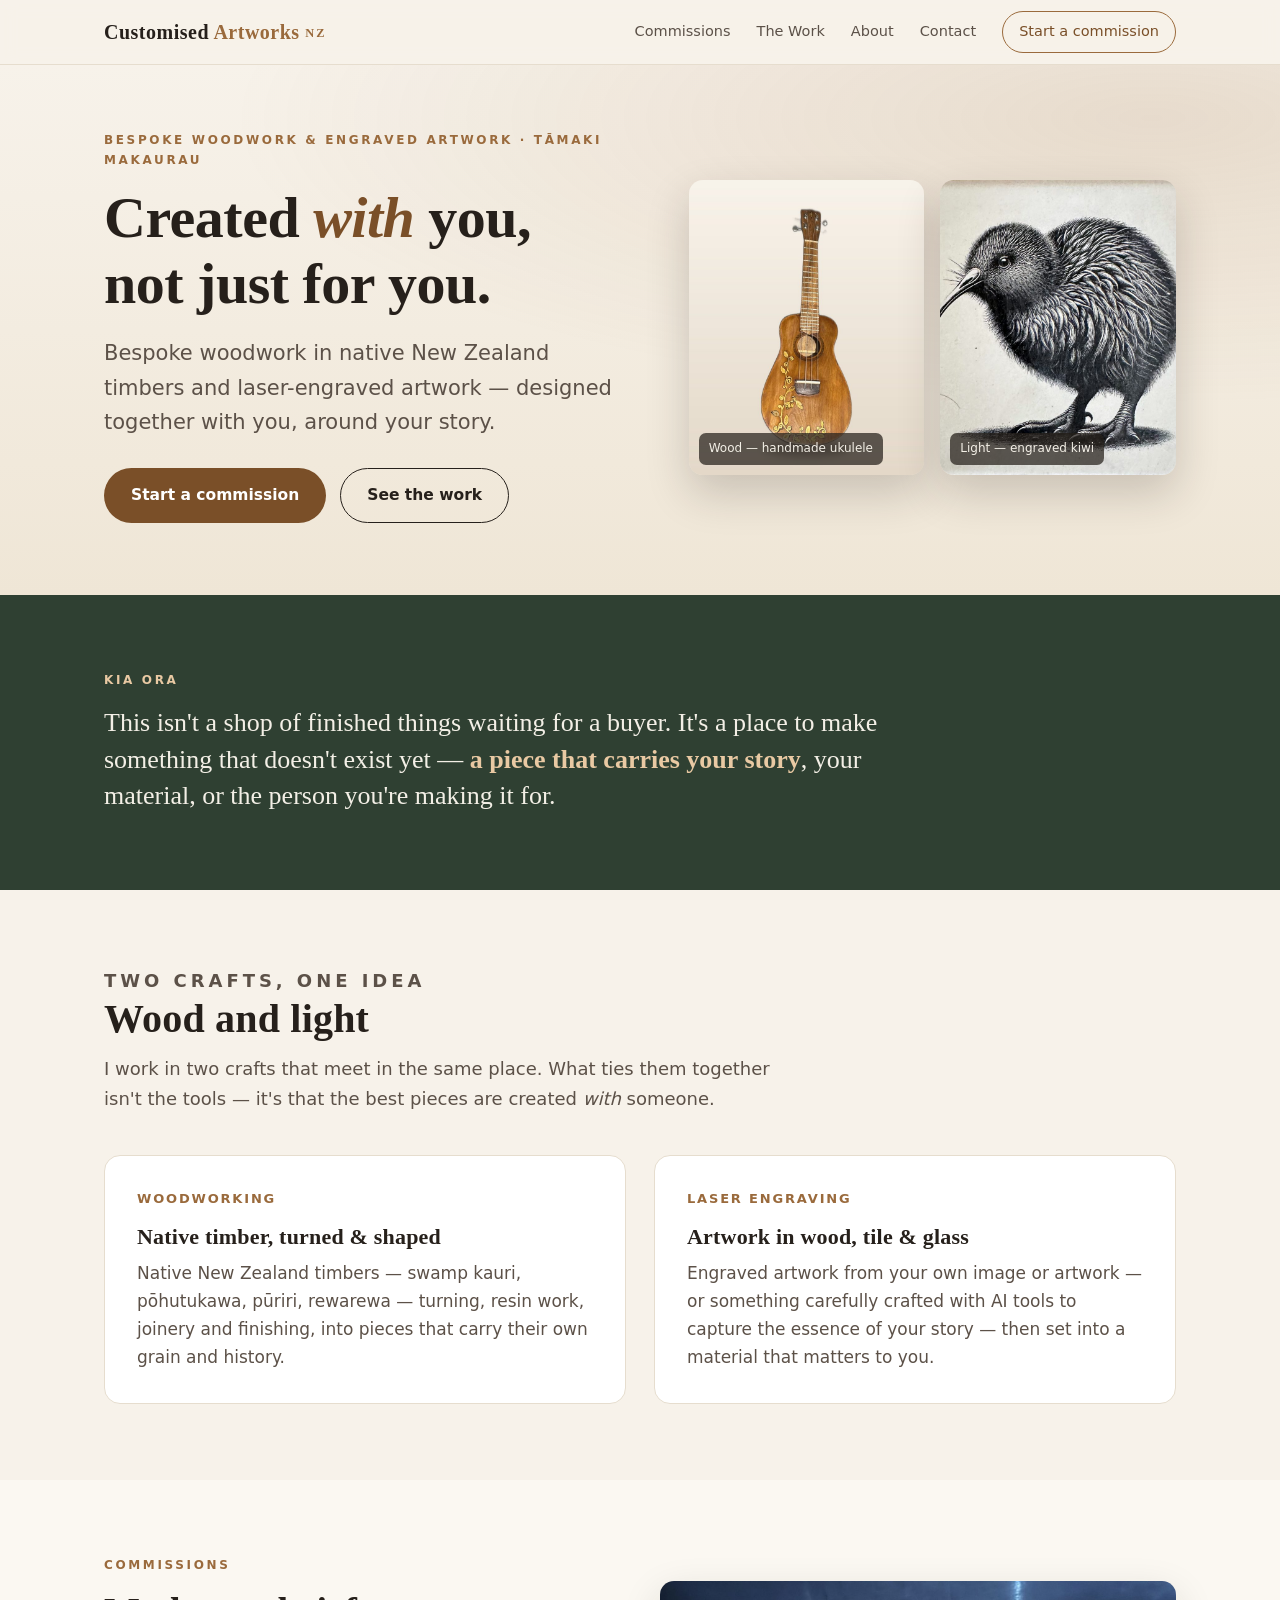
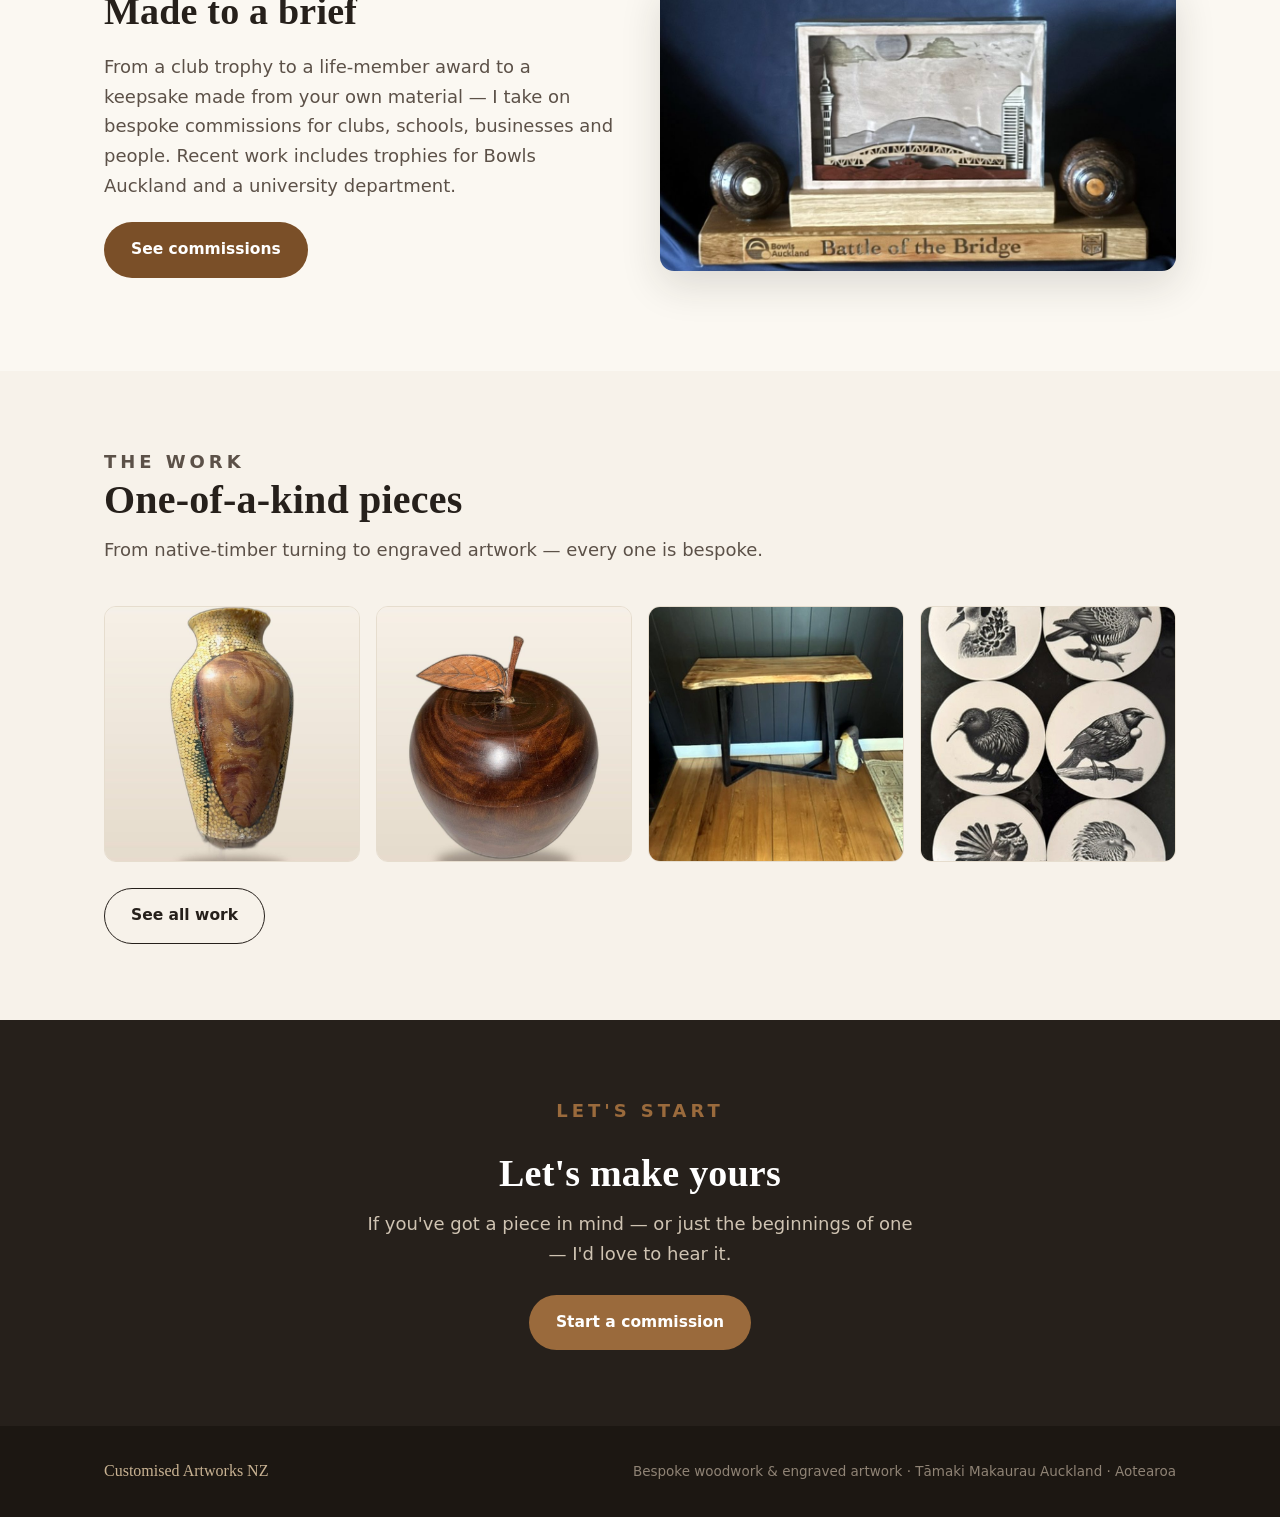
==== index.html @ 091c3ef6 "Initial commit: Customised Artworks static site" ====
<!DOCTYPE html>
<html lang="en"><head><meta charset="UTF-8"><meta name="viewport" content="width=device-width, initial-scale=1.0">
<title>Customised Artworks NZ &mdash; bespoke woodwork &amp; engraved artwork</title><meta name="description" content="Bespoke woodwork in native New Zealand timbers and laser-engraved artwork, designed with you. Tāmaki Makaurau Auckland.">
<link rel="stylesheet" href="assets/style.css"></head><body>
<header><div class="wrap nav">
  <a href="index.html" class="brand">Customised <span>Artworks</span> <small>NZ</small></a>
  <button class="burger" aria-label="Menu" onclick="document.getElementById('nav').classList.toggle('open')">&#9776;</button>
  <nav class="navlinks" id="nav">
    <a href="commissions.html">Commissions</a>
    <a href="work.html">The Work</a>
    <a href="about.html">About</a>
    <a href="contact.html">Contact</a>
    <a href="contact.html" class="navcta">Start a commission</a>
  </nav>
</div></header>
<main>
<section class="hero"><div class="wrap"><div class="hero-grid">
  <div>
    <p class="eyebrow">Bespoke woodwork &amp; engraved artwork &middot; Tāmaki Makaurau</p>
    <h1>Created <em>with</em> you,<br>not just for you.</h1>
    <p class="lede">Bespoke woodwork in native New Zealand timbers and laser-engraved artwork &mdash; designed together with you, around your story.</p>
    <div class="btns"><a href="commissions.html" class="btn btn-primary">Start a commission</a><a href="work.html" class="btn btn-ghost">See the work</a></div>
  </div>
  <div class="hero-duo">
    <figure class="hcard"><img src="assets/images/uke.jpg" alt="Handmade ukulele in native and exotic timbers"><figcaption>Wood &mdash; handmade ukulele</figcaption></figure>
    <figure class="hcard"><img src="assets/images/kiwi.jpg" alt="Engraved kiwi artwork"><figcaption>Light &mdash; engraved kiwi</figcaption></figure>
  </div>
</div></div></section>

<section class="band"><div class="wrap">
  <p class="eyebrow">Kia ora</p>
  <p class="lede">This isn't a shop of finished things waiting for a buyer. It's a place to make something that doesn't exist yet &mdash; <strong>a piece that carries your story</strong>, your material, or the person you're making it for.</p>
</div></section>

<section><div class="wrap">
  <div class="section-head"><p class="eyebrow">Two crafts, one idea</p><h2>Wood and light</h2>
    <p>I work in two crafts that meet in the same place. What ties them together isn't the tools &mdash; it's that the best pieces are created <em>with</em> someone.</p></div>
  <div class="crafts">
    <div class="craft"><div class="k">Woodworking</div><h3>Native timber, turned &amp; shaped</h3><p>Native New Zealand timbers &mdash; swamp kauri, pōhutukawa, pūriri, rewarewa &mdash; turning, resin work, joinery and finishing, into pieces that carry their own grain and history.</p></div>
    <div class="craft"><div class="k">Laser engraving</div><h3>Artwork in wood, tile &amp; glass</h3><p>Engraved artwork from your own image or artwork &mdash; or something carefully crafted with AI tools to capture the essence of your story &mdash; then set into a material that matters to you.</p></div>
  </div>
</div></section>

<section class="alt"><div class="wrap"><div class="feature">
  <div><p class="eyebrow">Commissions</p><h2 style="font-size:clamp(26px,4vw,38px);margin:0 0 14px;">Made to a brief</h2>
    <p style="color:var(--ink-soft);font-size:18px;">From a club trophy to a life-member award to a keepsake made from your own material &mdash; I take on bespoke commissions for clubs, schools, businesses and people. Recent work includes trophies for Bowls Auckland and a university department.</p>
    <p style="margin-top:22px;"><a href="commissions.html" class="btn btn-primary">See commissions</a></p></div>
  <div><img src="assets/images/trophy-bowls.jpg" alt="Battle of the Bridge trophy for Bowls Auckland"></div>
</div></div></section>

<section><div class="wrap">
  <div class="section-head"><p class="eyebrow">The Work</p><h2>One-of-a-kind pieces</h2>
    <p>From native-timber turning to engraved artwork &mdash; every one is bespoke.</p></div>
  <div class="teaser-thumbs">
    <img src="assets/images/skewer-vase.jpg" alt="Bamboo-skewer vase"><img src="assets/images/apple.jpg" alt="Turned apple"><img src="assets/images/kauri-console.jpg" alt="Kauri console"><img src="assets/images/bird-collection.jpg" alt="Native bird collection">
  </div>
  <a href="work.html" class="btn btn-ghost">See all work</a>
</div></section>

<section class="cta-band"><div class="wrap">
  <p class="eyebrow" style="color:var(--timber)">Let's start</p>
  <h2>Let's make yours</h2>
  <p>If you've got a piece in mind &mdash; or just the beginnings of one &mdash; I'd love to hear it.</p>
  <a href="contact.html" class="btn btn-primary">Start a commission</a>
</div></section>
</main>
<footer><div class="wrap"><span class="fbrand">Customised Artworks NZ</span>
<span>Bespoke woodwork &amp; engraved artwork &middot; Tāmaki Makaurau Auckland &middot; Aotearoa</span></div></footer>
<script>document.querySelectorAll('.navlinks a').forEach(a=>a.addEventListener('click',()=>document.getElementById('nav').classList.remove('open')));</script>
</body></html>
---- assets/style.css ----
:root{--cream:#f7f2ea;--paper:#fbf8f2;--ink:#26201b;--ink-soft:#5c5148;--timber:#9a6a3c;
--timber-deep:#7a4f28;--bush:#2f4032;--line:#e6ddce;
--serif:"Iowan Old Style","Palatino Linotype",Palatino,Georgia,"Times New Roman",serif;
--sans:system-ui,-apple-system,"Segoe UI",Roboto,Helvetica,Arial,sans-serif;}
*{box-sizing:border-box;}html{scroll-behavior:smooth;}
body{margin:0;font-family:var(--sans);color:var(--ink);background:var(--cream);line-height:1.65;font-size:17px;-webkit-font-smoothing:antialiased;}
h1,h2,h3{font-family:var(--serif);font-weight:600;line-height:1.15;letter-spacing:.2px;}
a{color:var(--timber-deep);text-decoration:none;}a:hover{text-decoration:underline;}
.wrap{max-width:1120px;margin:0 auto;padding:0 24px;}
.eyebrow{text-transform:uppercase;letter-spacing:.22em;font-size:12px;font-weight:600;color:var(--timber);margin:0 0 14px;}
header{position:sticky;top:0;z-index:50;background:rgba(247,242,234,.92);backdrop-filter:saturate(140%) blur(8px);border-bottom:1px solid var(--line);}
.nav{display:flex;align-items:center;justify-content:space-between;height:64px;}
.brand{font-family:var(--serif);font-size:20px;font-weight:600;letter-spacing:.5px;color:var(--ink);}
.brand span{color:var(--timber);}.brand small{font-size:.62em;letter-spacing:.18em;color:var(--timber);font-weight:700;vertical-align:2px;}
.navlinks{display:flex;gap:26px;align-items:center;}
.navlinks a{font-size:14.5px;color:var(--ink-soft);font-weight:500;}
.navlinks a:hover{color:var(--ink);text-decoration:none;}.navlinks a.active{color:var(--timber-deep);border-bottom:2px solid var(--timber);}
.navcta{border:1px solid var(--timber);color:var(--timber-deep)!important;padding:8px 16px;border-radius:999px;font-weight:600;}
.navcta:hover{background:var(--timber);color:#fff!important;text-decoration:none;}
.navcta.active{border-bottom:1px solid var(--timber);}
.burger{display:none;background:none;border:0;font-size:24px;cursor:pointer;color:var(--ink);}
.btn{display:inline-block;padding:14px 26px;border-radius:999px;font-weight:600;font-size:15.5px;border:1px solid transparent;cursor:pointer;transition:.15s;}
.btn-primary{background:var(--timber-deep);color:#fff;}.btn-primary:hover{background:var(--bush);text-decoration:none;color:#fff;}
.btn-ghost{border-color:var(--ink);color:var(--ink);}.btn-ghost:hover{background:var(--ink);color:var(--cream);text-decoration:none;}
.btns{display:flex;gap:14px;flex-wrap:wrap;}
section{padding:76px 0;}
.section-head{max-width:680px;margin:0 0 42px;}
.section-head h2{font-size:clamp(28px,4vw,40px);margin:0 0 12px;}.section-head p{font-size:18px;color:var(--ink-soft);margin:0;}
.hero{background:radial-gradient(120% 90% at 90% 10%,rgba(154,106,60,.16),transparent 60%),linear-gradient(180deg,#f7f2ea,#efe6d6);padding:66px 0 72px;}
.hero-grid{display:grid;grid-template-columns:1.05fr .95fr;gap:46px;align-items:center;}
.hero h1{font-size:clamp(34px,5vw,58px);margin:0 0 18px;letter-spacing:-.5px;}.hero h1 em{font-style:italic;color:var(--timber-deep);}
.hero p.lede{font-size:clamp(17px,2.2vw,21px);color:var(--ink-soft);max-width:520px;margin:0 0 28px;}
.hero-duo{display:grid;grid-template-columns:1fr 1fr;gap:16px;}
.hcard{margin:0;position:relative;}.hcard img{width:100%;aspect-ratio:4/5;object-fit:cover;border-radius:14px;box-shadow:0 18px 44px rgba(38,32,27,.20);display:block;}
.hcard figcaption{position:absolute;left:10px;bottom:10px;background:rgba(38,32,27,.72);color:#f3efe6;font-size:12px;padding:6px 10px;border-radius:7px;}
.page-hero{background:linear-gradient(180deg,#f7f2ea,#efe6d6);padding:56px 0 44px;border-bottom:1px solid var(--line);}
.page-hero h1{font-size:clamp(32px,5vw,48px);margin:0 0 10px;}.page-hero p{font-size:19px;color:var(--ink-soft);margin:0;max-width:660px;}
.band{background:var(--bush);color:#f3efe6;}.band .eyebrow{color:#e9c9a3;}
.band .lede{font-size:clamp(20px,2.6vw,26px);font-family:var(--serif);line-height:1.4;max-width:780px;margin:0;color:#f3efe6;}
.band .lede strong{color:#e9c9a3;font-weight:600;}
.alt{background:var(--paper);}
.crafts{display:grid;grid-template-columns:1fr 1fr;gap:28px;}
.craft{background:#fff;border:1px solid var(--line);border-radius:16px;padding:32px;}
.craft .k{font-size:13px;color:var(--timber);text-transform:uppercase;letter-spacing:.14em;font-weight:600;margin-bottom:14px;}
.craft h3{font-size:22px;margin:0 0 10px;}.craft p{margin:0;color:var(--ink-soft);}
.grid{display:grid;grid-template-columns:repeat(3,1fr);gap:20px;}
.tile{margin:0;border-radius:14px;overflow:hidden;background:#fff;border:1px solid var(--line);box-shadow:0 6px 18px rgba(38,32,27,.06);}
.tile img{width:100%;aspect-ratio:4/5;object-fit:cover;display:block;}
.tile figcaption{padding:12px 14px;font-size:14px;font-weight:600;color:var(--ink);}
.group{margin:0 0 46px;}.group-title{font-family:var(--serif);font-size:25px;margin:0 0 4px;}
.group-sub{margin:0 0 20px;color:var(--ink-soft);font-size:15px;}
.trophy{margin:0 0 40px;border-radius:16px;overflow:hidden;border:1px solid var(--line);box-shadow:0 16px 44px rgba(38,32,27,.16);background:#fff;}
.trophy img{width:100%;display:block;}.trophy figcaption{padding:14px 18px;font-size:15px;color:var(--ink-soft);}
.trophy.narrow{max-width:470px;margin-left:auto;margin-right:auto;}
.steps{display:grid;grid-template-columns:repeat(4,1fr);gap:18px;}
.step{background:#fff;border:1px solid var(--line);border-radius:14px;padding:26px 22px;}
.step .n{font-family:var(--serif);font-size:34px;color:var(--timber);line-height:1;margin-bottom:12px;}
.step h3{font-size:18px;margin:0 0 8px;}.step p{margin:0;font-size:15px;color:var(--ink-soft);}
.cultural{margin-top:40px;background:var(--paper);border-left:3px solid var(--bush);padding:22px 26px;border-radius:0 12px 12px 0;max-width:760px;}
.cultural h3{font-size:19px;margin:0 0 8px;}.cultural p{margin:0;color:var(--ink-soft);}
.about-grid{display:grid;grid-template-columns:1.3fr .9fr;gap:48px;align-items:start;}
.about-copy p{margin:0 0 18px;}.about-copy p:first-child{font-size:19px;}
.whakatauki{background:var(--bush);color:#f3efe6;border-radius:16px;padding:34px 30px;}
.whakatauki .txt{font-family:var(--serif);font-style:italic;font-size:21px;line-height:1.5;color:#fff;margin:0 0 16px;}
.whakatauki .tr{font-size:15px;color:#d9cbb6;margin:0 0 14px;}.whakatauki .by{font-size:13px;color:#b9a888;margin:0;}
.story{margin:44px 0 0;border-radius:16px;overflow:hidden;border:1px solid var(--line);box-shadow:0 16px 44px rgba(38,32,27,.14);background:#fff;}
.story img{width:100%;display:block;}.story figcaption{padding:16px 20px;font-size:15.5px;color:var(--ink-soft);line-height:1.6;}
.feature{display:grid;grid-template-columns:1fr 1fr;gap:40px;align-items:center;}
.feature img{width:100%;border-radius:14px;box-shadow:0 14px 40px rgba(38,32,27,.14);display:block;}
.teaser-thumbs{display:grid;grid-template-columns:repeat(4,1fr);gap:16px;margin-bottom:26px;}
.teaser-thumbs img{width:100%;aspect-ratio:1/1;object-fit:cover;border-radius:12px;border:1px solid var(--line);}
.cta-band{background:var(--ink);color:#efe7da;text-align:center;}
.cta-band h2{color:#fff;font-size:clamp(26px,4vw,38px);margin:0 0 14px;}
.cta-band p{font-size:18px;color:#cfc3b2;max-width:560px;margin:0 auto 26px;}
.cta-band .btn-primary{background:var(--timber);}.cta-band .contact-lines{font-family:var(--serif);font-size:clamp(19px,3vw,25px);margin:24px 0 0;}
.cta-band .contact-lines a{color:#e9c9a3;}.signoff{margin-top:34px;font-family:var(--serif);font-style:italic;font-size:19px;color:#cfc3b2;}
footer{background:#1c1712;color:#8f8375;padding:32px 0;font-size:13.5px;}
footer .wrap{display:flex;justify-content:space-between;flex-wrap:wrap;gap:12px;align-items:center;}
footer .fbrand{font-family:var(--serif);color:#c9b393;font-size:16px;}footer a{color:#a99;}
@media(max-width:860px){
.navlinks{position:fixed;inset:64px 0 auto 0;background:var(--cream);flex-direction:column;gap:0;border-bottom:1px solid var(--line);padding:8px 0;display:none;}
.navlinks.open{display:flex;}.navlinks a{padding:14px 24px;width:100%;}.navcta{margin:10px 24px;text-align:center;}
.burger{display:block;}
.hero-grid,.crafts,.about-grid,.feature{grid-template-columns:1fr;}.hero-duo{order:-1;}
.grid,.steps{grid-template-columns:1fr 1fr;}.teaser-thumbs{grid-template-columns:repeat(4,1fr);}}
@media(max-width:520px){.grid,.steps,.teaser-thumbs{grid-template-columns:1fr 1fr;}}
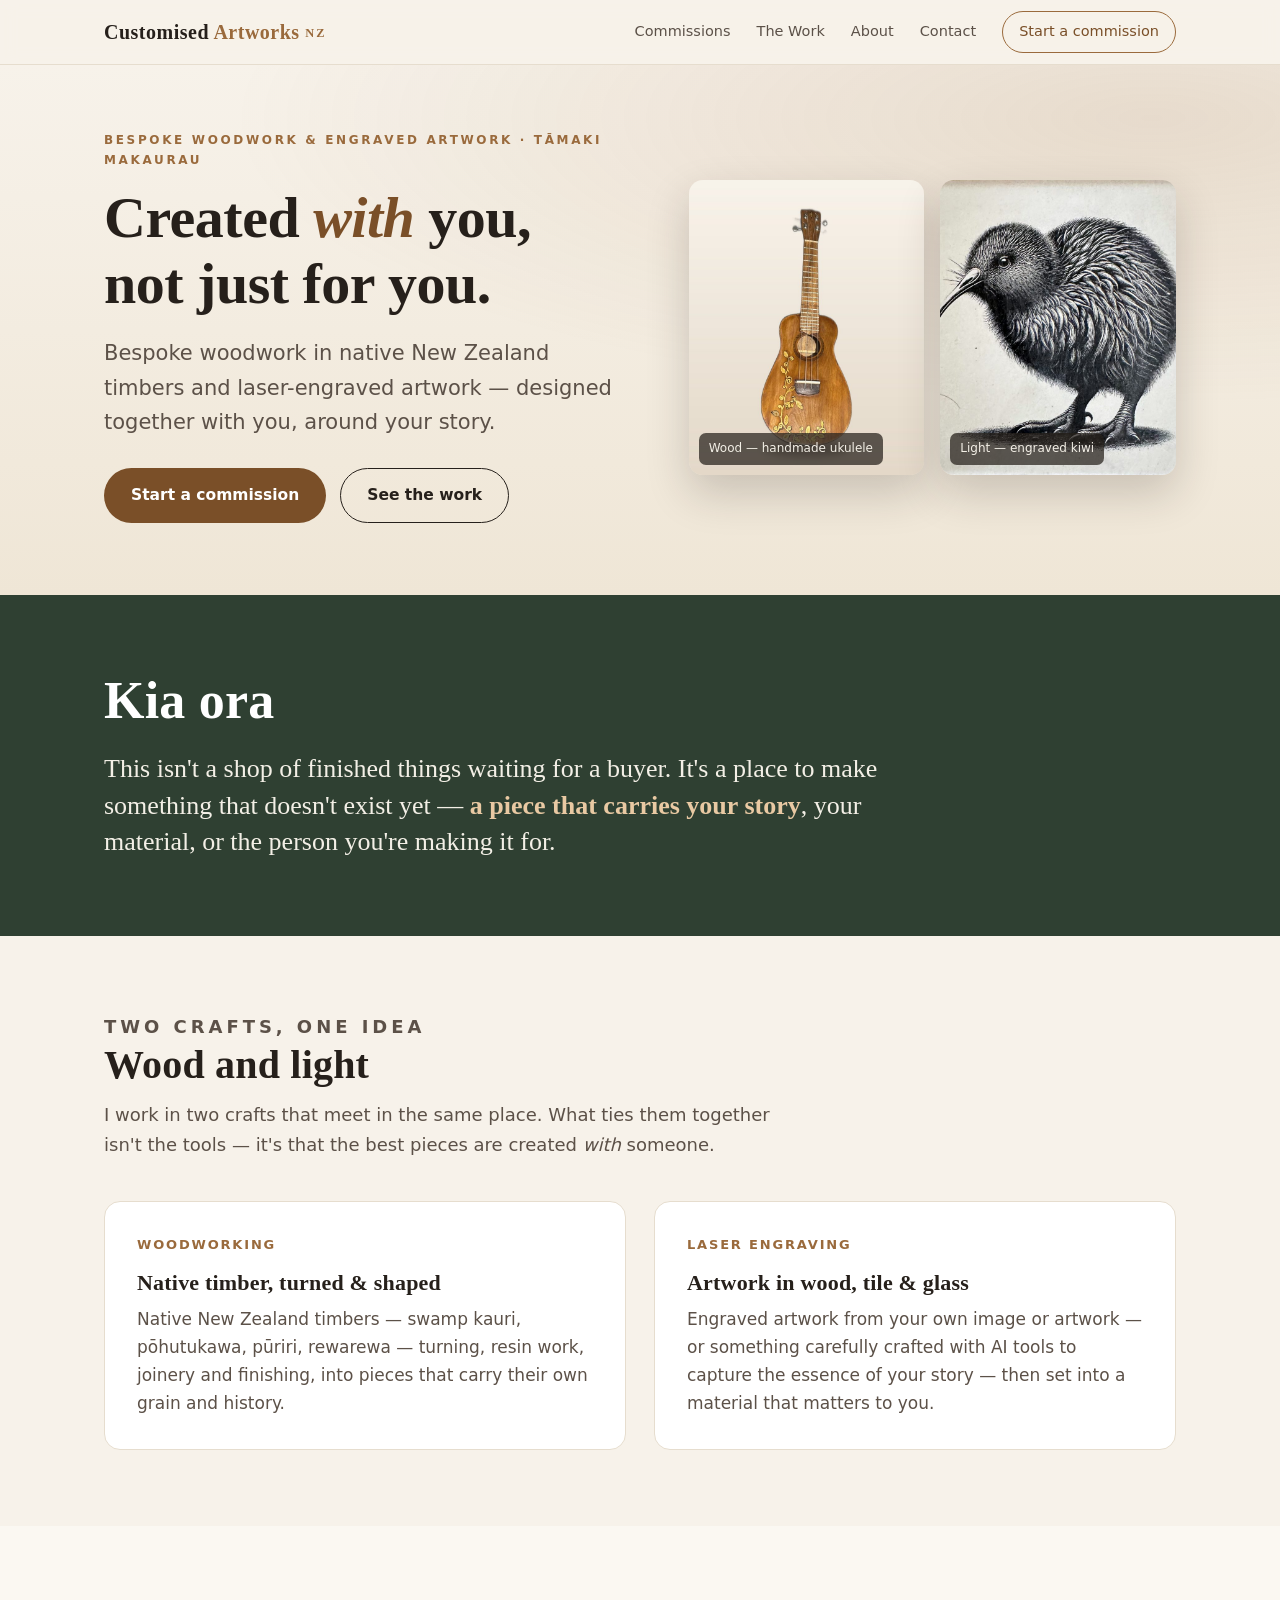
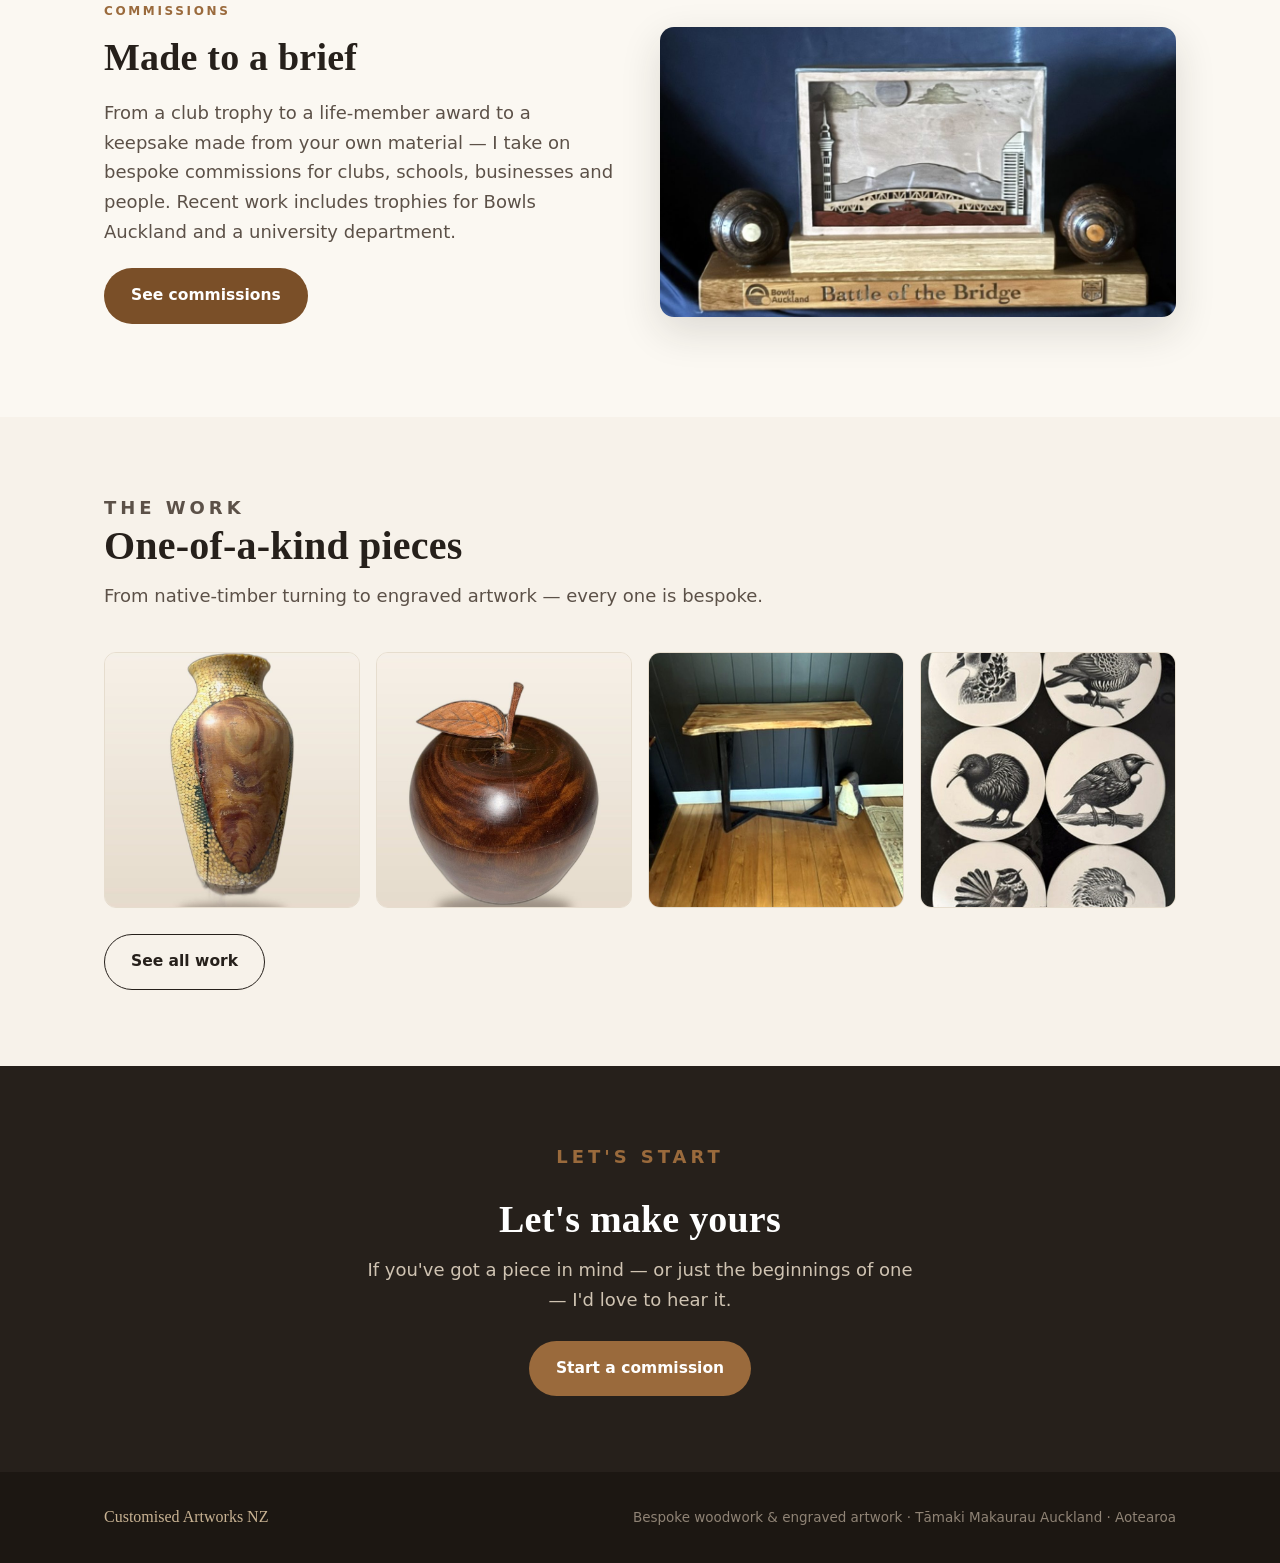
==== commit 7ae10b91: "Make Kia ora the panel headline" ====
--- a/index.html
+++ b/index.html
@@ -28,7 +28,7 @@
 </div></div></section>
 
 <section class="band"><div class="wrap">
-  <p class="eyebrow">Kia ora</p>
+  <h2 class="band-title">Kia ora</h2>
   <p class="lede">This isn't a shop of finished things waiting for a buyer. It's a place to make something that doesn't exist yet &mdash; <strong>a piece that carries your story</strong>, your material, or the person you're making it for.</p>
 </div></section>
 
--- a/assets/style.css
+++ b/assets/style.css
@@ -37,6 +37,7 @@
 .page-hero{background:linear-gradient(180deg,#f7f2ea,#efe6d6);padding:56px 0 44px;border-bottom:1px solid var(--line);}
 .page-hero h1{font-size:clamp(32px,5vw,48px);margin:0 0 10px;}.page-hero p{font-size:19px;color:var(--ink-soft);margin:0;max-width:660px;}
 .band{background:var(--bush);color:#f3efe6;}.band .eyebrow{color:#e9c9a3;}
+.band .band-title{font-size:clamp(34px,5.2vw,52px);color:#fff;margin:0 0 20px;letter-spacing:.2px;}
 .band .lede{font-size:clamp(20px,2.6vw,26px);font-family:var(--serif);line-height:1.4;max-width:780px;margin:0;color:#f3efe6;}
 .band .lede strong{color:#e9c9a3;font-weight:600;}
 .alt{background:var(--paper);}
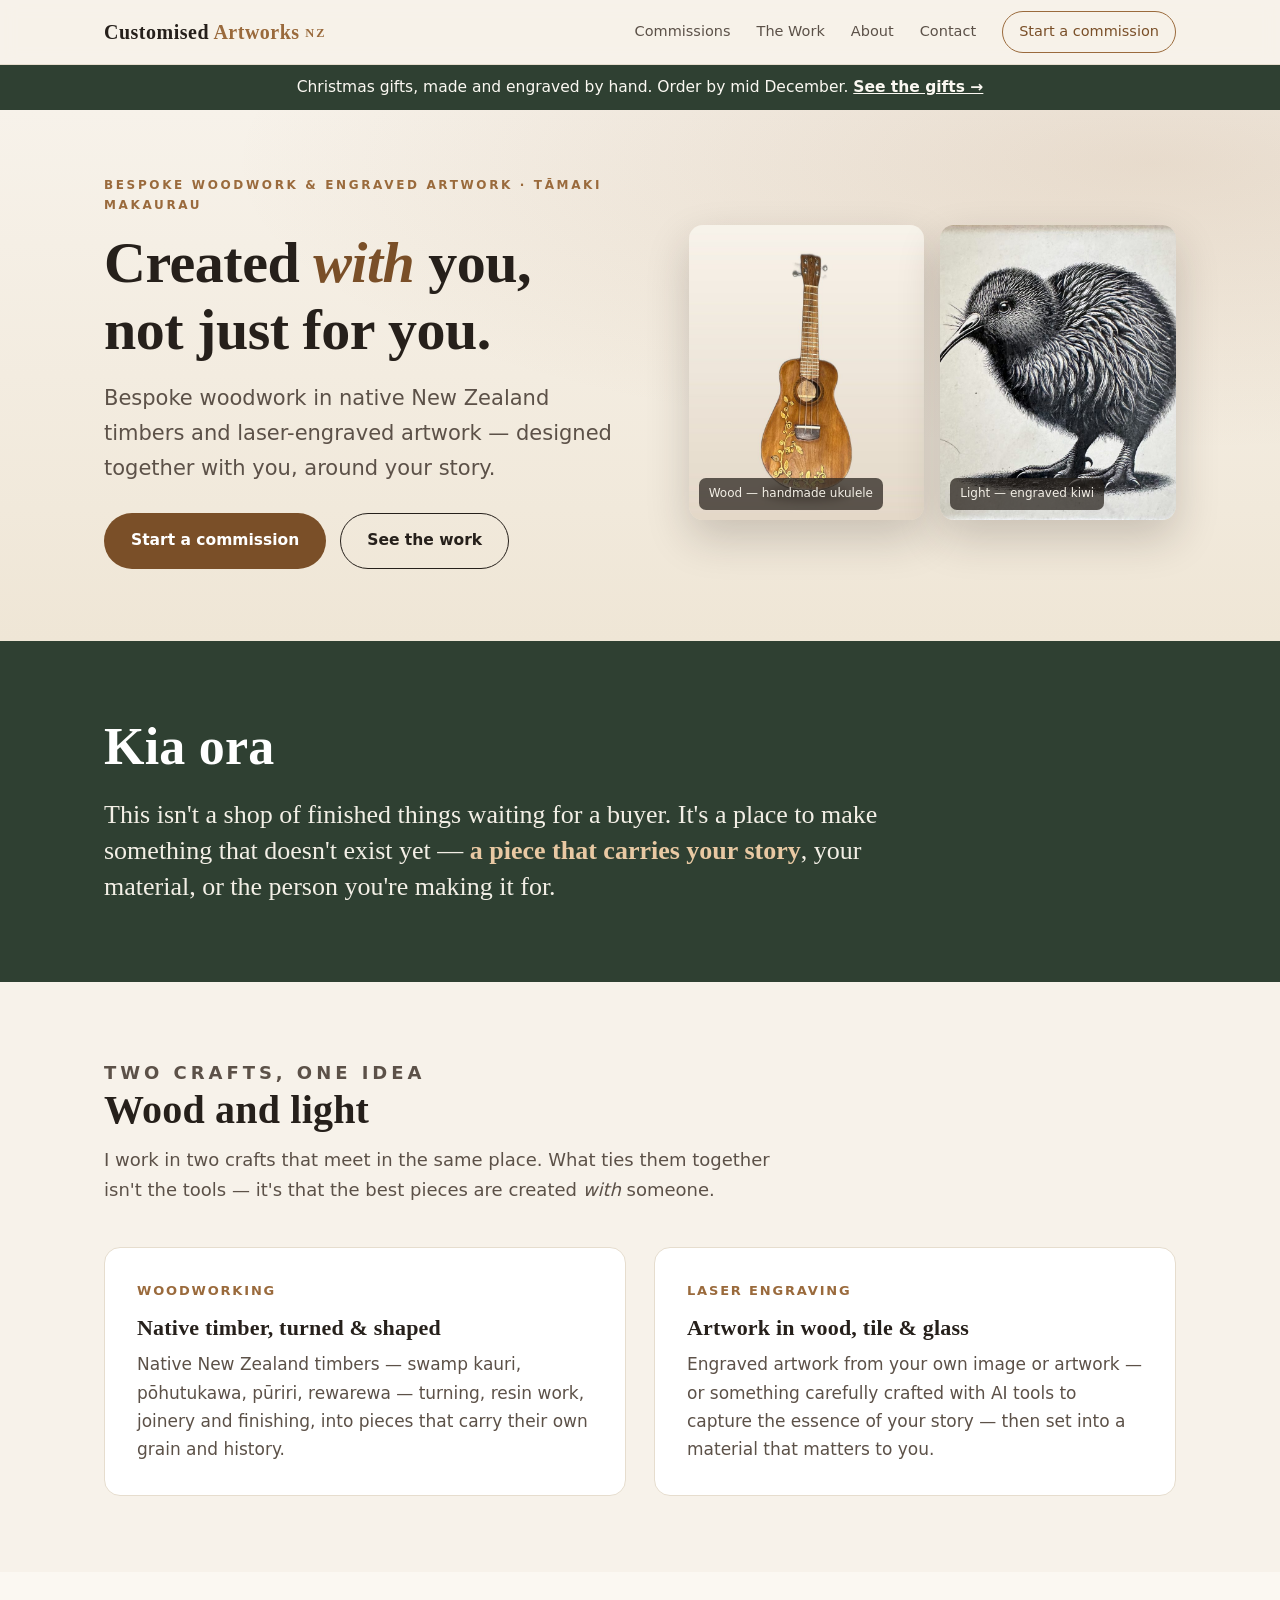
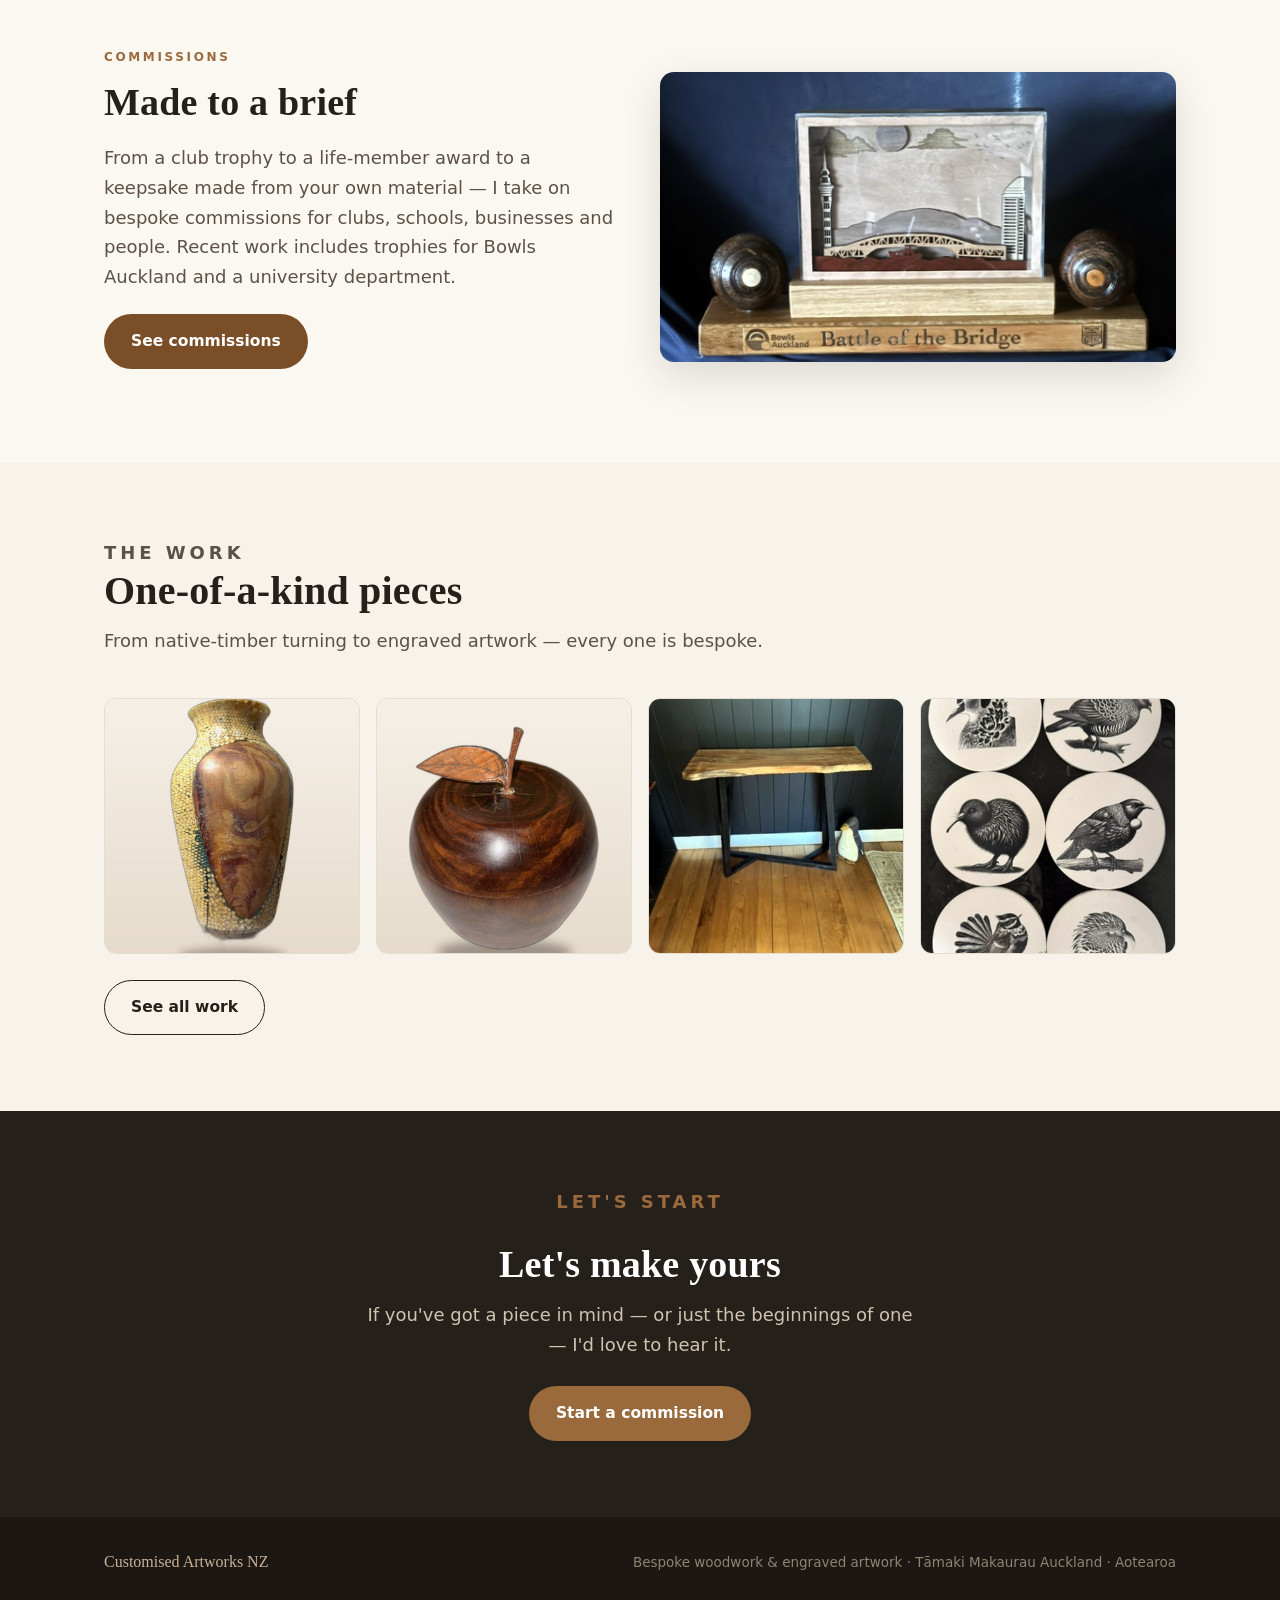
==== commit 7b849c0e: "Christmas banner" ====
--- a/index.html
+++ b/index.html
@@ -1,7 +1,7 @@
 <!DOCTYPE html>
 <html lang="en"><head><meta charset="UTF-8"><meta name="viewport" content="width=device-width, initial-scale=1.0">
 <title>Customised Artworks NZ &mdash; bespoke woodwork &amp; engraved artwork</title><meta name="description" content="Bespoke woodwork in native New Zealand timbers and laser-engraved artwork, designed with you. Tāmaki Makaurau Auckland.">
-<link rel="stylesheet" href="assets/style.css"></head><body>
+<link rel="stylesheet" href="assets/style.css"><link rel="apple-touch-icon" sizes="180x180" href="apple-touch-icon.png"><link rel="icon" type="image/png" sizes="32x32" href="favicon-32.png"><link rel="icon" type="image/png" sizes="16x16" href="favicon-16.png"><link rel="manifest" href="site.webmanifest"></head><body>
 <header><div class="wrap nav">
   <a href="index.html" class="brand">Customised <span>Artworks</span> <small>NZ</small></a>
   <button class="burger" aria-label="Menu" onclick="document.getElementById('nav').classList.toggle('open')">&#9776;</button>
@@ -14,6 +14,9 @@
   </nav>
 </div></header>
 <main>
+<!-- CHRISTMAS 2026 BANNER: remove in January, everything between the two markers -->
+<div style="background:var(--bush);color:#fbf8f2;text-align:center;padding:11px 20px;font-size:15.5px;line-height:1.5;">Christmas gifts, made and engraved by hand. Order by mid December. <a href="work.html#gifts" style="color:#fbf8f2;font-weight:600;text-decoration:underline;">See the gifts &rarr;</a></div>
+<!-- /CHRISTMAS 2026 BANNER -->
 <section class="hero"><div class="wrap"><div class="hero-grid">
   <div>
     <p class="eyebrow">Bespoke woodwork &amp; engraved artwork &middot; Tāmaki Makaurau</p>
--- a/assets/style.css
+++ b/assets/style.css
@@ -48,6 +48,7 @@
 .grid{display:grid;grid-template-columns:repeat(3,1fr);gap:20px;}
 .tile{margin:0;border-radius:14px;overflow:hidden;background:#fff;border:1px solid var(--line);box-shadow:0 6px 18px rgba(38,32,27,.06);}
 .tile img{width:100%;aspect-ratio:4/5;object-fit:cover;display:block;}
+.tile.whole img{object-fit:contain;background:#12151d;}
 .tile figcaption{padding:12px 14px;font-size:14px;font-weight:600;color:var(--ink);}
 .group{margin:0 0 46px;}.group-title{font-family:var(--serif);font-size:25px;margin:0 0 4px;}
 .group-sub{margin:0 0 20px;color:var(--ink-soft);font-size:15px;}
@@ -86,3 +87,16 @@
 .hero-grid,.crafts,.about-grid,.feature{grid-template-columns:1fr;}.hero-duo{order:-1;}
 .grid,.steps{grid-template-columns:1fr 1fr;}.teaser-thumbs{grid-template-columns:repeat(4,1fr);}}
 @media(max-width:520px){.grid,.steps,.teaser-thumbs{grid-template-columns:1fr 1fr;}}
+/* enquiry form */
+.enquiry-form{max-width:660px;margin:8px 0 0;}
+.enquiry-form .field{display:flex;flex-direction:column;margin:0 0 18px;}
+.enquiry-form .field-row{display:grid;grid-template-columns:1fr 1fr;gap:18px;}
+.enquiry-form label{font-size:14px;font-weight:600;color:var(--ink);margin:0 0 6px;}
+.enquiry-form label .opt{font-weight:400;color:var(--ink-soft);}
+.enquiry-form input,.enquiry-form select,.enquiry-form textarea{font-family:var(--sans);font-size:16px;color:var(--ink);background:#fff;border:1px solid var(--line);border-radius:10px;padding:12px 14px;width:100%;}
+.enquiry-form textarea{resize:vertical;line-height:1.5;}
+.enquiry-form input[type=file]{padding:9px 12px;background:var(--paper);cursor:pointer;}
+.enquiry-form input:focus,.enquiry-form select:focus,.enquiry-form textarea:focus{outline:none;border-color:var(--timber);box-shadow:0 0 0 3px rgba(154,106,60,.18);}
+.enquiry-form button{margin-top:8px;}
+.hidden-field{display:none;}
+@media(max-width:560px){.enquiry-form .field-row{grid-template-columns:1fr;}}
